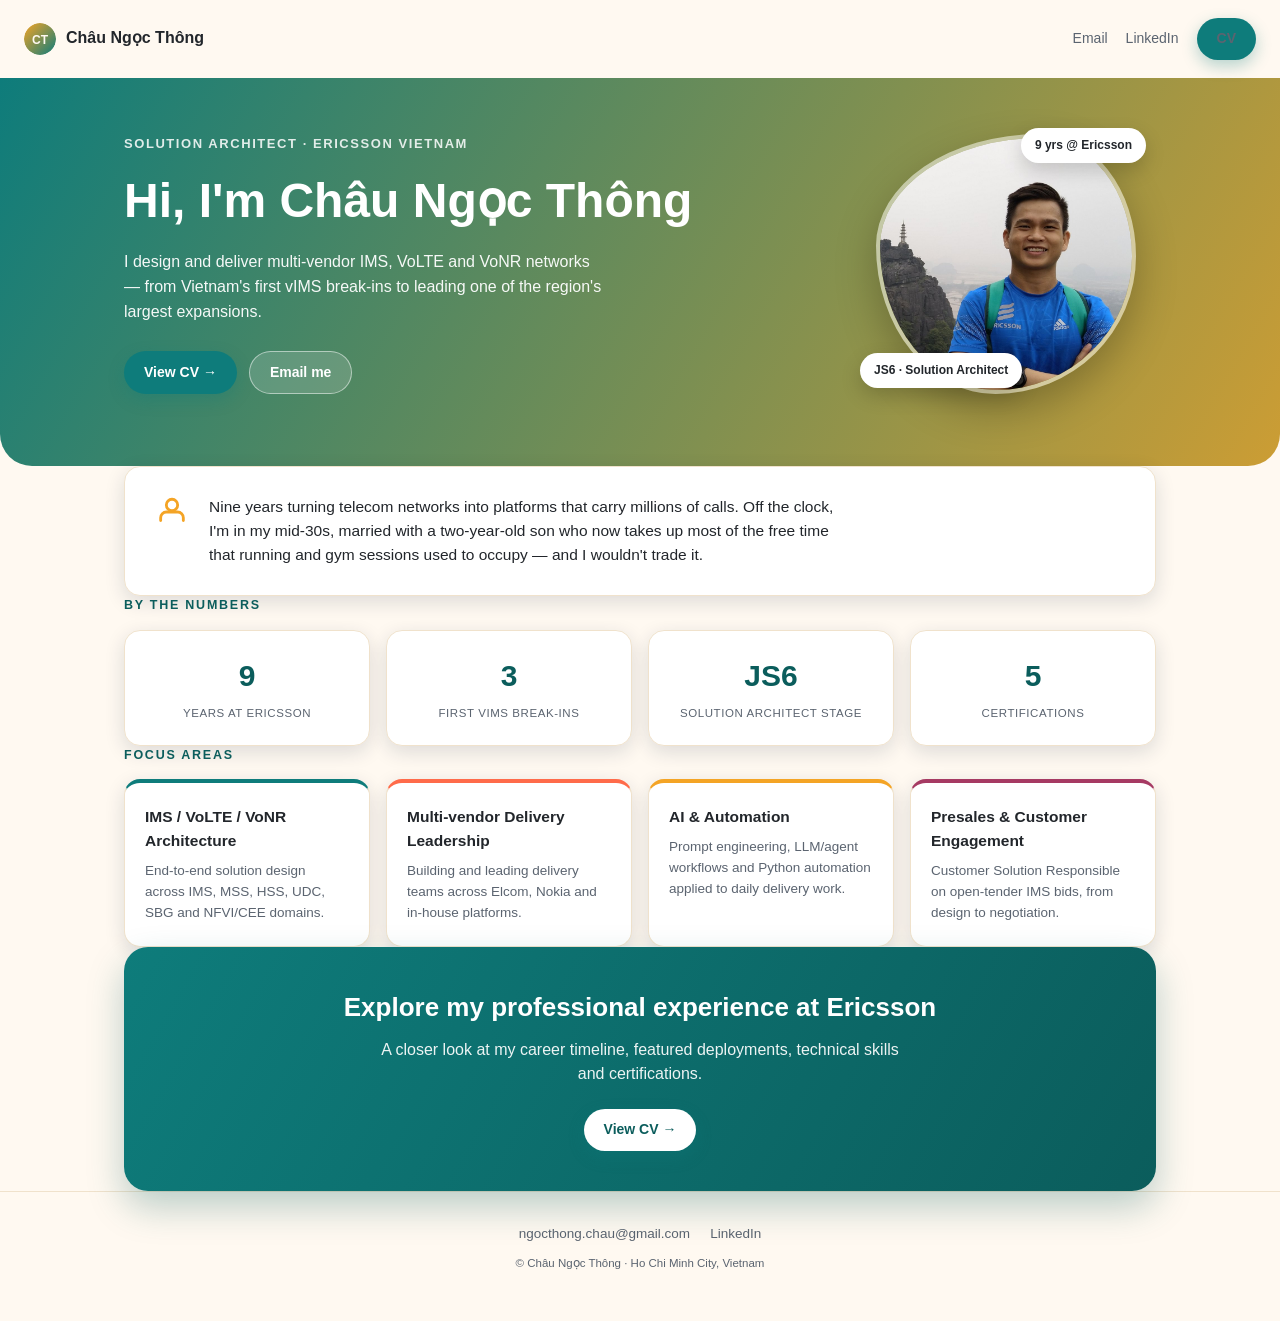
==== index.html @ 195a64be "Initial commit" ====
<!DOCTYPE html>
<html lang="en">
<head>
<meta charset="UTF-8">
<meta name="viewport" content="width=device-width, initial-scale=1.0">
<title>Ch&#226;u Ng&#7885;c Th&#244;ng &mdash; Solution Architect, IMS / VoLTE / VoNR</title>
<meta name="description" content="Personal portfolio of Ch&#226;u Ng&#7885;c Th&#244;ng, Solution Architect at Ericsson Vietnam specializing in IMS, VoLTE and VoNR network delivery.">
<link rel="icon" href="assets/favicon.svg" type="image/svg+xml">
<link rel="stylesheet" href="css/style.css">
</head>
<body>

<nav class="nav">
  <a class="nav-brand" href="index.html">
    <img src="assets/favicon.svg" alt="">
    Ch&#226;u Ng&#7885;c Th&#244;ng
  </a>
  <div class="nav-links">
    <a href="mailto:ngocthong.chau@gmail.com" aria-label="Email">Email</a>
    <a href="https://www.linkedin.com/in/thong-chau-571890137" target="_blank" rel="noopener">LinkedIn</a>
    <a class="btn btn-primary" href="resume/internal.html">CV</a>
  </div>
</nav>

<header class="hero">
  <div class="container hero-grid">
    <div>
      <div class="hero-eyebrow">Solution Architect &middot; Ericsson Vietnam</div>
      <h1>Hi, I'm Ch&#226;u Ng&#7885;c Th&#244;ng</h1>
      <p class="lede">I design and deliver multi-vendor IMS, VoLTE and VoNR networks &mdash; from Vietnam's first vIMS break-ins to leading one of the region's largest expansions.</p>
      <div class="hero-ctas">
        <a class="btn btn-primary" href="resume/internal.html">View CV &rarr;</a>
        <a class="btn btn-ghost" href="mailto:ngocthong.chau@gmail.com" style="background:rgba(255,255,255,.15);color:#fff;border-color:rgba(255,255,255,.5);">Email me</a>
      </div>
    </div>
    <div class="hero-photo-wrap">
      <img class="hero-photo" src="assets/photo-hero.jpg" alt="Ch&#226;u Ng&#7885;c Th&#244;ng smiling outdoors">
      <span class="badge-float b1">9 yrs @ Ericsson</span>
      <span class="badge-float b2">JS6 &middot; Solution Architect</span>
    </div>
  </div>
</header>

<section class="container" data-animate>
  <div class="bio-card">
    <svg viewBox="0 0 24 24" fill="none" stroke="currentColor" stroke-width="2" stroke-linecap="round" stroke-linejoin="round"><path d="M4 18v-2a4 4 0 0 1 4-4h8a4 4 0 0 1 4 4v2"/><circle cx="12" cy="7" r="4"/></svg>
    <p>Nine years turning telecom networks into platforms that carry millions of calls. Off the clock, I'm in my mid-30s, married with a two-year-old son who now takes up most of the free time that running and gym sessions used to occupy &mdash; and I wouldn't trade it.</p>
  </div>
</section>

<section class="container" data-animate>
  <div class="section-eyebrow">By the Numbers</div>
  <div class="stats">
    <div class="stat-card"><div class="stat-num" data-count-to="9">9</div><div class="stat-cap">Years at Ericsson</div></div>
    <div class="stat-card"><div class="stat-num" data-count-to="3">3</div><div class="stat-cap">First vIMS Break-ins</div></div>
    <div class="stat-card"><div class="stat-num">JS6</div><div class="stat-cap">Solution Architect Stage</div></div>
    <div class="stat-card"><div class="stat-num" data-count-to="5">5</div><div class="stat-cap">Certifications</div></div>
  </div>
</section>

<section class="container" data-animate>
  <div class="section-eyebrow">Focus Areas</div>
  <div class="focus-grid">
    <div class="focus-card">
      <h3>IMS / VoLTE / VoNR Architecture</h3>
      <p>End-to-end solution design across IMS, MSS, HSS, UDC, SBG and NFVI/CEE domains.</p>
    </div>
    <div class="focus-card">
      <h3>Multi-vendor Delivery Leadership</h3>
      <p>Building and leading delivery teams across Elcom, Nokia and in-house platforms.</p>
    </div>
    <div class="focus-card">
      <h3>AI &amp; Automation</h3>
      <p>Prompt engineering, LLM/agent workflows and Python automation applied to daily delivery work.</p>
    </div>
    <div class="focus-card">
      <h3>Presales &amp; Customer Engagement</h3>
      <p>Customer Solution Responsible on open-tender IMS bids, from design to negotiation.</p>
    </div>
  </div>
</section>

<section class="container" data-animate>
  <div class="cv-banner">
    <h2>Explore my professional experience at Ericsson</h2>
    <p>A closer look at my career timeline, featured deployments, technical skills and certifications.</p>
    <a class="btn btn-primary" href="resume/internal.html">View CV &rarr;</a>
  </div>
</section>

<footer class="site-footer">
  <div class="foot-links">
    <a href="mailto:ngocthong.chau@gmail.com">ngocthong.chau@gmail.com</a>
    <a href="https://www.linkedin.com/in/thong-chau-571890137" target="_blank" rel="noopener">LinkedIn</a>
    <!-- TODO: add GitHub profile URL, see CLAUDE.md -->
  </div>
  <div class="foot-note">&copy; Ch&#226;u Ng&#7885;c Th&#244;ng &middot; Ho Chi Minh City, Vietnam</div>
</footer>

<script src="js/main.js" defer></script>
</body>
</html>
---- css/style.css ----
:root{
  --bg:#FFF9F1;
  --bg-card:#FFFFFF;
  --ink:#22262B;
  --muted:#5B6470;
  --teal:#0E7C7B;
  --teal-deep:#0B5D5C;
  --coral:#FF6B4A;
  --amber:#F4A425;
  --berry:#A63A63;
  --border:#F0E2CC;
  --shadow:rgba(15,37,64,.14);
  --radius:16px;
  --font:'Segoe UI',-apple-system,BlinkMacSystemFont,Helvetica,Arial,sans-serif;
}
@media (prefers-color-scheme: dark){
  :root{
    --bg:#1B1712;
    --bg-card:#25201A;
    --ink:#F3ECE0;
    --muted:#B9AC98;
    --border:#3A3226;
    --shadow:rgba(0,0,0,.4);
  }
}
*{box-sizing:border-box;}
html,body{margin:0;}
body{
  background:var(--bg);
  color:var(--ink);
  font-family:var(--font);
  line-height:1.55;
  -webkit-font-smoothing:antialiased;
}
a{color:inherit;}
.container{max-width:1080px;margin:0 auto;padding:0 24px;}
img{max-width:100%;display:block;}

/* ================= NAV ================= */
.nav{
  position:sticky;top:0;z-index:30;
  display:flex;align-items:center;justify-content:space-between;
  padding:18px 24px;
  transition:padding .2s ease, box-shadow .2s ease, background .2s ease;
}
.nav--scrolled{
  padding:10px 24px;
  background:var(--bg);
  box-shadow:0 2px 14px var(--shadow);
}
.nav-brand{display:flex;align-items:center;gap:10px;text-decoration:none;font-weight:700;color:var(--ink);}
.nav-brand img{width:32px;height:32px;border-radius:50%;}
.nav-links{display:flex;align-items:center;gap:18px;}
.nav-links a{text-decoration:none;font-size:14px;color:var(--muted);}
.nav-links a:hover{color:var(--teal);}
.btn{
  display:inline-flex;align-items:center;gap:8px;
  padding:10px 20px;border-radius:999px;font-weight:600;font-size:14px;
  text-decoration:none;transition:transform .15s ease, box-shadow .15s ease;
}
.btn-primary{background:var(--teal);color:#fff;box-shadow:0 6px 16px rgba(14,124,123,.3);}
.btn-primary:hover{transform:translateY(-2px);box-shadow:0 10px 22px rgba(14,124,123,.38);}
.btn-ghost{border:1.5px solid var(--border);color:var(--ink);}
.btn-ghost:hover{border-color:var(--teal);color:var(--teal);}

/* ================= HERO ================= */
.hero{
  background:linear-gradient(120deg,var(--teal) 0%,var(--amber) 55%,var(--coral) 100%);
  background-size:220% 220%;
  animation:gradientShift 14s ease infinite;
  border-radius:0 0 32px 32px;
  padding:56px 0 72px;
  color:#fff;
}
@keyframes gradientShift{0%{background-position:0% 50%}50%{background-position:100% 50%}100%{background-position:0% 50%}}
@media (prefers-reduced-motion: reduce){.hero{animation:none;}}
.hero-grid{
  display:grid;grid-template-columns:1fr 300px;gap:40px;align-items:center;
}
.hero-eyebrow{font-size:13px;letter-spacing:.12em;text-transform:uppercase;opacity:.85;margin-bottom:10px;font-weight:600;}
.hero h1{font-size:clamp(32px,5vw,48px);margin:0 0 12px;text-wrap:balance;}
.hero p.lede{font-size:16px;max-width:480px;opacity:.95;margin:0 0 26px;}
.hero-ctas{display:flex;flex-wrap:wrap;gap:12px;}
.hero-photo-wrap{position:relative;justify-self:center;}
.hero-photo{
  width:260px;height:260px;object-fit:cover;
  border-radius:63% 37% 54% 46% / 43% 47% 53% 57%;
  box-shadow:0 16px 40px rgba(0,0,0,.25);
  border:4px solid rgba(255,255,255,.5);
  animation:popIn .7s ease both;
}
@keyframes popIn{from{opacity:0;transform:scale(.9);}to{opacity:1;transform:scale(1);}}
.badge-float{
  position:absolute;background:#fff;color:var(--ink);
  font-size:12px;font-weight:700;padding:8px 14px;border-radius:999px;
  box-shadow:0 8px 20px rgba(0,0,0,.18);
  animation:fadeUp .6s ease both .3s;
}
@keyframes fadeUp{from{opacity:0;transform:translateY(12px);}to{opacity:1;transform:translateY(0);}}
.badge-float.b1{top:-6px;right:-10px;}
.badge-float.b2{bottom:6px;left:-16px;}

@media (max-width:760px){
  .hero-grid{grid-template-columns:1fr;text-align:center;}
  .hero p.lede{margin-left:auto;margin-right:auto;}
  .hero-ctas{justify-content:center;}
  .hero-photo-wrap{margin-top:12px;}
}

/* ================= SECTION SHELL ================= */
section{padding:56px 0;}
.section-eyebrow{
  font-size:12.5px;letter-spacing:.14em;text-transform:uppercase;color:var(--teal-deep);
  font-weight:700;margin:0 0 14px;
}

/* reveal-on-scroll */
[data-animate]{opacity:0;transform:translateY(18px);transition:opacity .6s ease, transform .6s ease;}
[data-animate].is-visible{opacity:1;transform:translateY(0);}
@media (prefers-reduced-motion: reduce){
  [data-animate]{opacity:1;transform:none;transition:none;}
}

/* ================= BIO ================= */
.bio-card{
  background:var(--bg-card);border:1px solid var(--border);border-radius:var(--radius);
  padding:28px 30px;box-shadow:0 6px 20px var(--shadow);
  display:flex;gap:20px;align-items:flex-start;
}
.bio-card svg{flex:0 0 auto;width:34px;height:34px;color:var(--amber);}
.bio-card p{margin:0;font-size:15.5px;color:var(--ink);max-width:640px;}

/* ================= STATS ================= */
.stats{display:grid;grid-template-columns:repeat(4,1fr);gap:16px;}
.stat-card{
  background:var(--bg-card);border:1px solid var(--border);border-radius:var(--radius);
  padding:22px 18px;text-align:center;box-shadow:0 6px 20px var(--shadow);
}
.stat-num{font-size:30px;font-weight:800;color:var(--teal-deep);font-variant-numeric:tabular-nums;}
.stat-cap{font-size:11.5px;letter-spacing:.05em;text-transform:uppercase;color:var(--muted);margin-top:6px;}

@media (max-width:760px){.stats{grid-template-columns:repeat(2,1fr);}}
@media (max-width:480px){.stats{grid-template-columns:1fr;}}

/* ================= FOCUS AREAS ================= */
.focus-grid{display:grid;grid-template-columns:repeat(4,1fr);gap:16px;}
.focus-card{
  background:var(--bg-card);border:1px solid var(--border);border-top:4px solid var(--teal);
  border-radius:var(--radius);padding:22px 20px;box-shadow:0 6px 20px var(--shadow);
  transition:transform .15s ease, box-shadow .15s ease;
}
.focus-card:hover{transform:translateY(-4px);box-shadow:0 12px 28px var(--shadow);}
.focus-card:nth-child(2){border-top-color:var(--coral);}
.focus-card:nth-child(3){border-top-color:var(--amber);}
.focus-card:nth-child(4){border-top-color:var(--berry);}
.focus-card h3{font-size:15.5px;margin:0 0 8px;}
.focus-card p{font-size:13.5px;color:var(--muted);margin:0;}

@media (max-width:760px){.focus-grid{grid-template-columns:1fr 1fr;}}
@media (max-width:480px){.focus-grid{grid-template-columns:1fr;}}

/* ================= CV CALLOUT ================= */
.cv-banner{
  background:linear-gradient(120deg,var(--teal),var(--teal-deep));
  border-radius:24px;padding:40px 36px;color:#fff;text-align:center;
  box-shadow:0 16px 36px rgba(11,93,92,.28);
}
.cv-banner h2{margin:0 0 10px;font-size:26px;}
.cv-banner p{margin:0 0 22px;opacity:.92;max-width:520px;margin-left:auto;margin-right:auto;}
.cv-banner .btn-primary{background:#fff;color:var(--teal-deep);}
.cv-banner .btn-primary:hover{box-shadow:0 10px 24px rgba(0,0,0,.2);}

/* ================= FOOTER ================= */
footer.site-footer{
  padding:32px 0 48px;text-align:center;border-top:1px solid var(--border);
}
footer.site-footer .foot-links{display:flex;justify-content:center;gap:20px;margin-bottom:10px;}
footer.site-footer a{text-decoration:none;color:var(--muted);font-size:13.5px;}
footer.site-footer a:hover{color:var(--teal);}
footer.site-footer .foot-note{font-size:11.5px;color:var(--muted);}
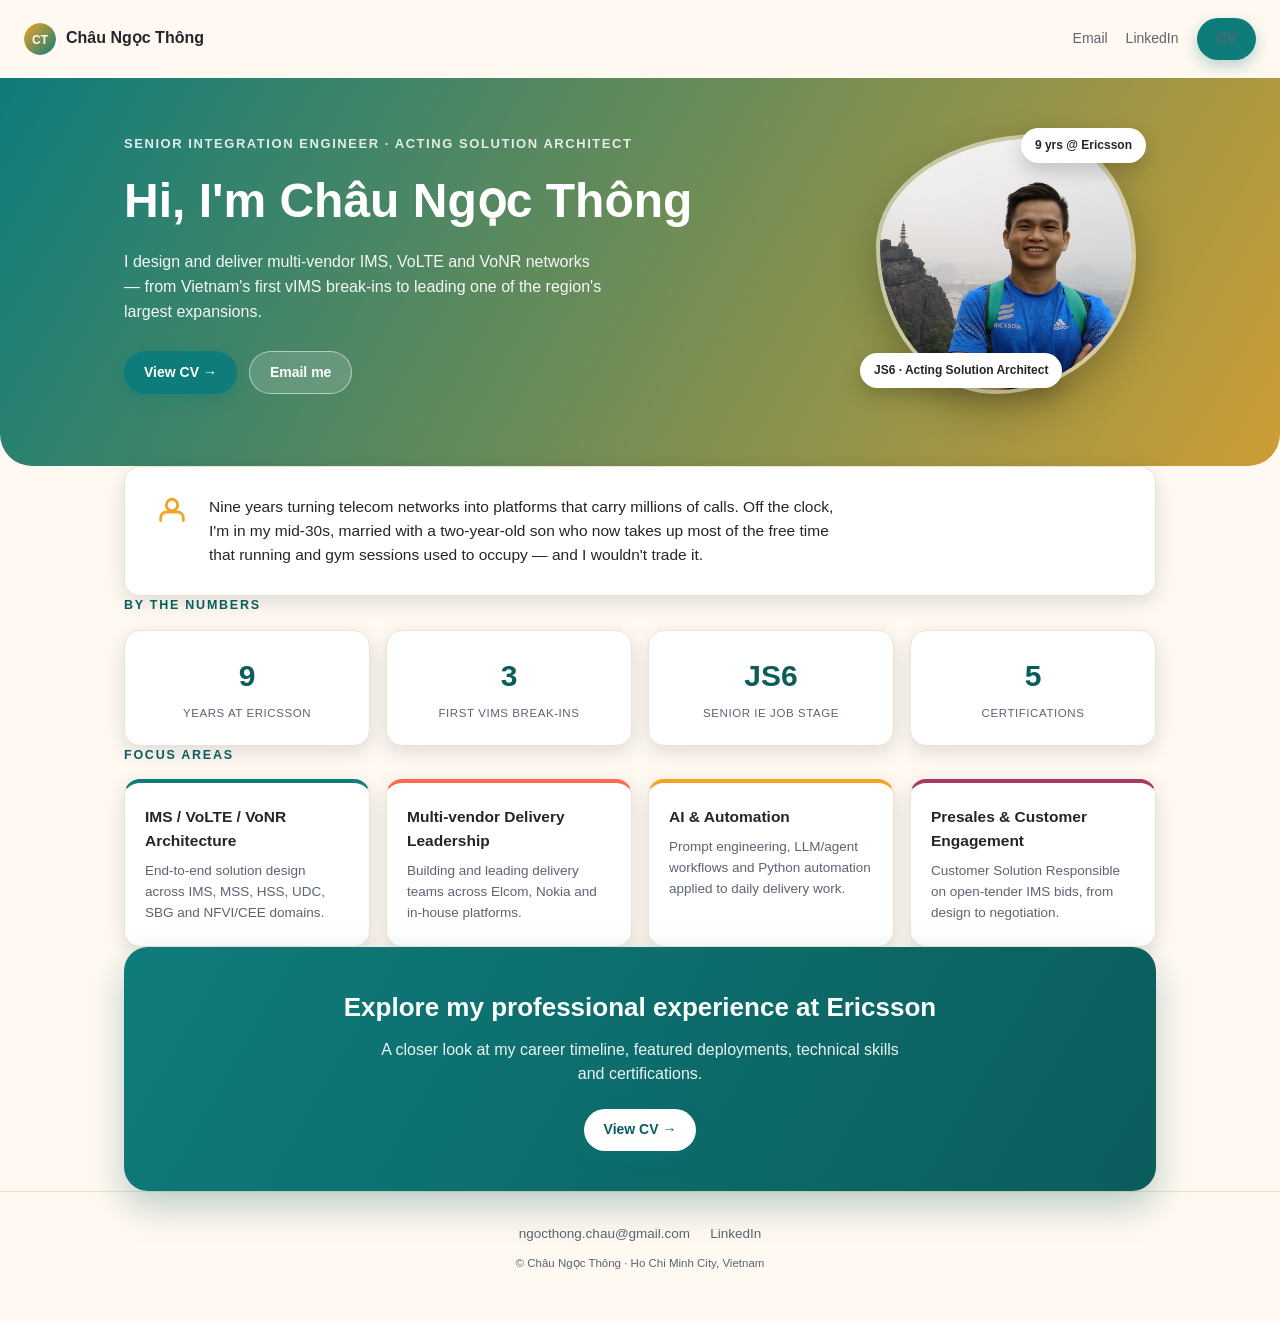
==== commit 2a92a90d: "update title" ====
--- a/index.html
+++ b/index.html
@@ -3,8 +3,8 @@
 <head>
 <meta charset="UTF-8">
 <meta name="viewport" content="width=device-width, initial-scale=1.0">
-<title>Ch&#226;u Ng&#7885;c Th&#244;ng &mdash; Solution Architect, IMS / VoLTE / VoNR</title>
-<meta name="description" content="Personal portfolio of Ch&#226;u Ng&#7885;c Th&#244;ng, Solution Architect at Ericsson Vietnam specializing in IMS, VoLTE and VoNR network delivery.">
+<title>Ch&#226;u Ng&#7885;c Th&#244;ng &mdash; Senior Integration Engineer, Acting Solution Architect</title>
+<meta name="description" content="Personal portfolio of Ch&#226;u Ng&#7885;c Th&#244;ng, Senior Integration Engineer (JS6) and acting Solution Architect at Ericsson Vietnam specializing in IMS, VoLTE and VoNR network delivery.">
 <link rel="icon" href="assets/favicon.svg" type="image/svg+xml">
 <link rel="stylesheet" href="css/style.css">
 </head>
@@ -25,7 +25,7 @@
 <header class="hero">
   <div class="container hero-grid">
     <div>
-      <div class="hero-eyebrow">Solution Architect &middot; Ericsson Vietnam</div>
+      <div class="hero-eyebrow">Senior Integration Engineer &middot; Acting Solution Architect</div>
       <h1>Hi, I'm Ch&#226;u Ng&#7885;c Th&#244;ng</h1>
       <p class="lede">I design and deliver multi-vendor IMS, VoLTE and VoNR networks &mdash; from Vietnam's first vIMS break-ins to leading one of the region's largest expansions.</p>
       <div class="hero-ctas">
@@ -36,7 +36,7 @@
     <div class="hero-photo-wrap">
       <img class="hero-photo" src="assets/photo-hero.jpg" alt="Ch&#226;u Ng&#7885;c Th&#244;ng smiling outdoors">
       <span class="badge-float b1">9 yrs @ Ericsson</span>
-      <span class="badge-float b2">JS6 &middot; Solution Architect</span>
+      <span class="badge-float b2">JS6 &middot; Acting Solution Architect</span>
     </div>
   </div>
 </header>
@@ -53,7 +53,7 @@
   <div class="stats">
     <div class="stat-card"><div class="stat-num" data-count-to="9">9</div><div class="stat-cap">Years at Ericsson</div></div>
     <div class="stat-card"><div class="stat-num" data-count-to="3">3</div><div class="stat-cap">First vIMS Break-ins</div></div>
-    <div class="stat-card"><div class="stat-num">JS6</div><div class="stat-cap">Solution Architect Stage</div></div>
+    <div class="stat-card"><div class="stat-num">JS6</div><div class="stat-cap">Senior IE Job Stage</div></div>
     <div class="stat-card"><div class="stat-num" data-count-to="5">5</div><div class="stat-cap">Certifications</div></div>
   </div>
 </section>
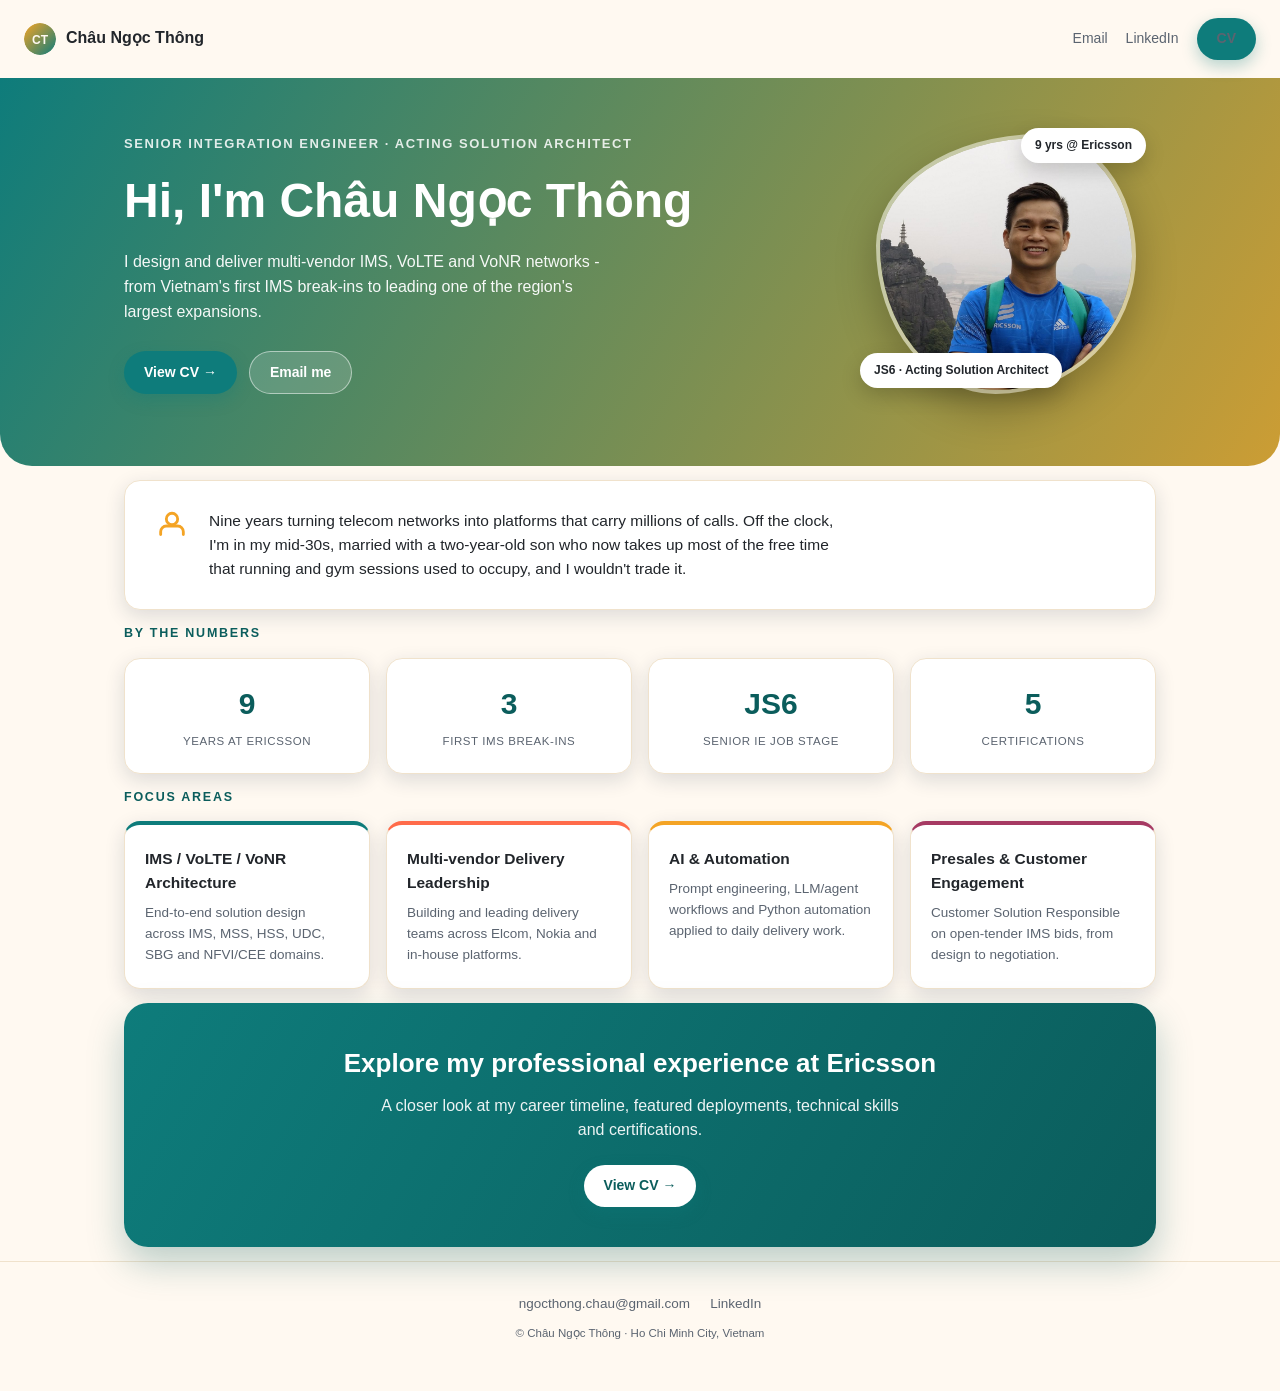
==== commit a45ad03d: "update contents" ====
--- a/index.html
+++ b/index.html
@@ -3,7 +3,7 @@
 <head>
 <meta charset="UTF-8">
 <meta name="viewport" content="width=device-width, initial-scale=1.0">
-<title>Ch&#226;u Ng&#7885;c Th&#244;ng &mdash; Senior Integration Engineer, Acting Solution Architect</title>
+<title>Ch&#226;u Ng&#7885;c Th&#244;ng - Senior Integration Engineer, Acting Solution Architect</title>
 <meta name="description" content="Personal portfolio of Ch&#226;u Ng&#7885;c Th&#244;ng, Senior Integration Engineer (JS6) and acting Solution Architect at Ericsson Vietnam specializing in IMS, VoLTE and VoNR network delivery.">
 <link rel="icon" href="assets/favicon.svg" type="image/svg+xml">
 <link rel="stylesheet" href="css/style.css">
@@ -27,7 +27,7 @@
     <div>
       <div class="hero-eyebrow">Senior Integration Engineer &middot; Acting Solution Architect</div>
       <h1>Hi, I'm Ch&#226;u Ng&#7885;c Th&#244;ng</h1>
-      <p class="lede">I design and deliver multi-vendor IMS, VoLTE and VoNR networks &mdash; from Vietnam's first vIMS break-ins to leading one of the region's largest expansions.</p>
+      <p class="lede">I design and deliver multi-vendor <span class="acr" data-tip="IP Multimedia Subsystem" tabindex="0">IMS</span>, <span class="acr" data-tip="Voice over LTE" tabindex="0">VoLTE</span> and <span class="acr" data-tip="Voice over New Radio (5G voice)" tabindex="0">VoNR</span> networks - from Vietnam's first IMS break-ins to leading one of the region's largest expansions.</p>
       <div class="hero-ctas">
         <a class="btn btn-primary" href="resume/internal.html">View CV &rarr;</a>
         <a class="btn btn-ghost" href="mailto:ngocthong.chau@gmail.com" style="background:rgba(255,255,255,.15);color:#fff;border-color:rgba(255,255,255,.5);">Email me</a>
@@ -44,7 +44,7 @@
 <section class="container" data-animate>
   <div class="bio-card">
     <svg viewBox="0 0 24 24" fill="none" stroke="currentColor" stroke-width="2" stroke-linecap="round" stroke-linejoin="round"><path d="M4 18v-2a4 4 0 0 1 4-4h8a4 4 0 0 1 4 4v2"/><circle cx="12" cy="7" r="4"/></svg>
-    <p>Nine years turning telecom networks into platforms that carry millions of calls. Off the clock, I'm in my mid-30s, married with a two-year-old son who now takes up most of the free time that running and gym sessions used to occupy &mdash; and I wouldn't trade it.</p>
+    <p>Nine years turning telecom networks into platforms that carry millions of calls. Off the clock, I'm in my mid-30s, married with a two-year-old son who now takes up most of the free time that running and gym sessions used to occupy, and I wouldn't trade it.</p>
   </div>
 </section>
 
@@ -52,8 +52,8 @@
   <div class="section-eyebrow">By the Numbers</div>
   <div class="stats">
     <div class="stat-card"><div class="stat-num" data-count-to="9">9</div><div class="stat-cap">Years at Ericsson</div></div>
-    <div class="stat-card"><div class="stat-num" data-count-to="3">3</div><div class="stat-cap">First vIMS Break-ins</div></div>
-    <div class="stat-card"><div class="stat-num">JS6</div><div class="stat-cap">Senior IE Job Stage</div></div>
+    <div class="stat-card"><div class="stat-num" data-count-to="3">3</div><div class="stat-cap">First IMS Break-ins</div></div>
+    <div class="stat-card"><div class="stat-num">JS6</div><div class="stat-cap">Senior <span class="acr" data-tip="Integration Engineer" tabindex="0">IE</span> Job Stage</div></div>
     <div class="stat-card"><div class="stat-num" data-count-to="5">5</div><div class="stat-cap">Certifications</div></div>
   </div>
 </section>
@@ -63,7 +63,7 @@
   <div class="focus-grid">
     <div class="focus-card">
       <h3>IMS / VoLTE / VoNR Architecture</h3>
-      <p>End-to-end solution design across IMS, MSS, HSS, UDC, SBG and NFVI/CEE domains.</p>
+      <p>End-to-end solution design across IMS, <span class="acr" data-tip="Mobile Softswitch Solution" tabindex="0">MSS</span>, <span class="acr" data-tip="Home Subscriber Server" tabindex="0">HSS</span>, <span class="acr" data-tip="User Data Consolidation" tabindex="0">UDC</span>, <span class="acr" data-tip="Session Border Gateway" tabindex="0">SBG</span> and <span class="acr" data-tip="Network Functions Virtualization Infrastructure / Cloud Execution Environment" tabindex="0">NFVI/CEE</span> domains.</p>
     </div>
     <div class="focus-card">
       <h3>Multi-vendor Delivery Leadership</h3>
@@ -71,7 +71,7 @@
     </div>
     <div class="focus-card">
       <h3>AI &amp; Automation</h3>
-      <p>Prompt engineering, LLM/agent workflows and Python automation applied to daily delivery work.</p>
+      <p>Prompt engineering, <span class="acr" data-tip="Large Language Model" tabindex="0">LLM</span>/agent workflows and Python automation applied to daily delivery work.</p>
     </div>
     <div class="focus-card">
       <h3>Presales &amp; Customer Engagement</h3>
--- a/css/style.css
+++ b/css/style.css
@@ -111,7 +111,7 @@
 section{padding:56px 0;}
 .section-eyebrow{
   font-size:12.5px;letter-spacing:.14em;text-transform:uppercase;color:var(--teal-deep);
-  font-weight:700;margin:0 0 14px;
+  font-weight:700;margin:14px 0 14px;
 }
 
 /* reveal-on-scroll */
@@ -124,7 +124,7 @@
 /* ================= BIO ================= */
 .bio-card{
   background:var(--bg-card);border:1px solid var(--border);border-radius:var(--radius);
-  padding:28px 30px;box-shadow:0 6px 20px var(--shadow);
+  padding:28px 30px;box-shadow:0 6px 20px var(--shadow);margin:14px 0 14px;
   display:flex;gap:20px;align-items:flex-start;
 }
 .bio-card svg{flex:0 0 auto;width:34px;height:34px;color:var(--amber);}
@@ -162,7 +162,7 @@
 /* ================= CV CALLOUT ================= */
 .cv-banner{
   background:linear-gradient(120deg,var(--teal),var(--teal-deep));
-  border-radius:24px;padding:40px 36px;color:#fff;text-align:center;
+  border-radius:24px;padding:40px 36px;color:#fff;text-align:center;margin:14px 0 14px;
   box-shadow:0 16px 36px rgba(11,93,92,.28);
 }
 .cv-banner h2{margin:0 0 10px;font-size:26px;}
@@ -178,3 +178,23 @@
 footer.site-footer a{text-decoration:none;color:var(--muted);font-size:13.5px;}
 footer.site-footer a:hover{color:var(--teal);}
 footer.site-footer .foot-note{font-size:11.5px;color:var(--muted);}
+
+/* ================= TOOLTIP (acronym glossary) ================= */
+[data-tip]{position:relative;}
+[data-tip]::after{
+  content:attr(data-tip);
+  position:absolute;left:50%;bottom:calc(100% + 9px);transform:translateX(-50%) translateY(4px);
+  background:var(--ink);color:var(--bg-card);
+  font-family:var(--font);font-size:13.5px;font-weight:500;line-height:1.4;
+  padding:9px 12px;border-radius:9px;width:max-content;max-width:230px;text-align:left;
+  box-shadow:0 8px 20px rgba(0,0,0,.28);
+  opacity:0;pointer-events:none;transition:opacity .15s ease, transform .15s ease;z-index:20;
+}
+[data-tip]::before{
+  content:"";position:absolute;left:50%;bottom:calc(100% + 4px);transform:translateX(-50%);
+  border:5px solid transparent;border-top-color:var(--ink);
+  opacity:0;transition:opacity .15s ease;pointer-events:none;z-index:20;
+}
+[data-tip]:hover::after,[data-tip]:focus-visible::after,
+[data-tip]:hover::before,[data-tip]:focus-visible::before{opacity:1;transform:translateX(-50%) translateY(0);}
+.acr{cursor:help;}
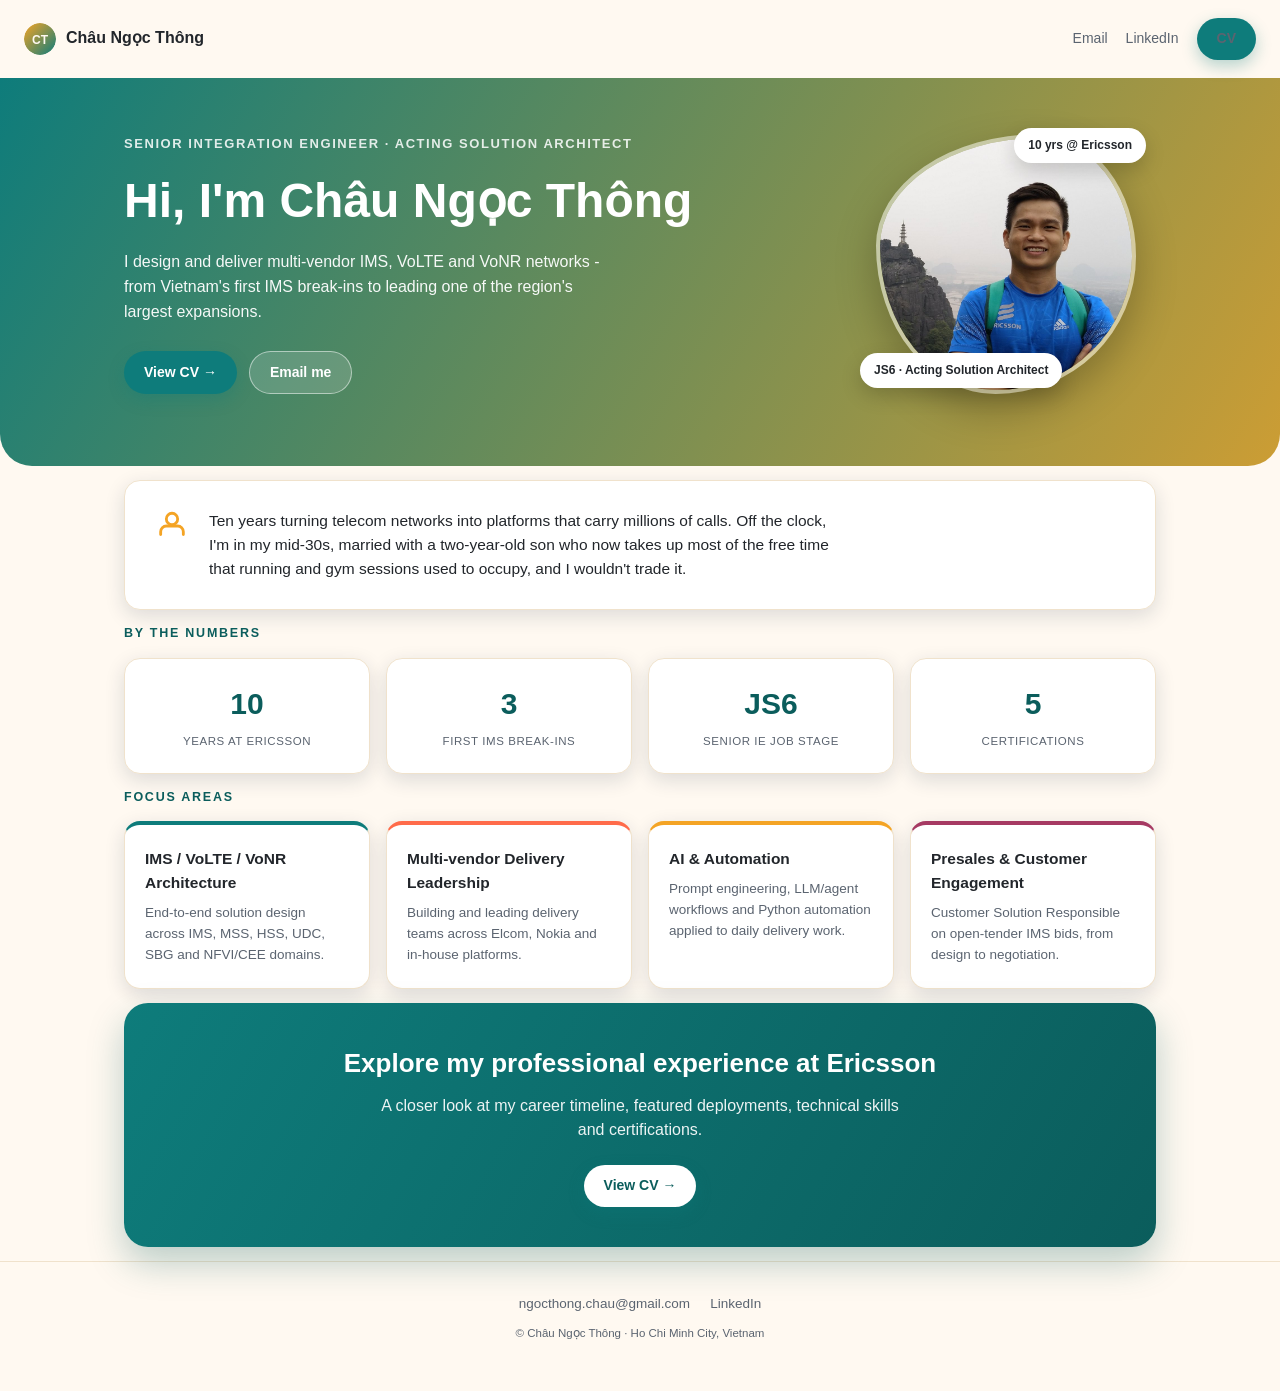
==== commit e6562308: "update contentss" ====
--- a/index.html
+++ b/index.html
@@ -35,7 +35,7 @@
     </div>
     <div class="hero-photo-wrap">
       <img class="hero-photo" src="assets/photo-hero.jpg" alt="Ch&#226;u Ng&#7885;c Th&#244;ng smiling outdoors">
-      <span class="badge-float b1">9 yrs @ Ericsson</span>
+      <span class="badge-float b1">10 yrs @ Ericsson</span>
       <span class="badge-float b2">JS6 &middot; Acting Solution Architect</span>
     </div>
   </div>
@@ -44,14 +44,14 @@
 <section class="container" data-animate>
   <div class="bio-card">
     <svg viewBox="0 0 24 24" fill="none" stroke="currentColor" stroke-width="2" stroke-linecap="round" stroke-linejoin="round"><path d="M4 18v-2a4 4 0 0 1 4-4h8a4 4 0 0 1 4 4v2"/><circle cx="12" cy="7" r="4"/></svg>
-    <p>Nine years turning telecom networks into platforms that carry millions of calls. Off the clock, I'm in my mid-30s, married with a two-year-old son who now takes up most of the free time that running and gym sessions used to occupy, and I wouldn't trade it.</p>
+    <p>Ten years turning telecom networks into platforms that carry millions of calls. Off the clock, I'm in my mid-30s, married with a two-year-old son who now takes up most of the free time that running and gym sessions used to occupy, and I wouldn't trade it.</p>
   </div>
 </section>
 
 <section class="container" data-animate>
   <div class="section-eyebrow">By the Numbers</div>
   <div class="stats">
-    <div class="stat-card"><div class="stat-num" data-count-to="9">9</div><div class="stat-cap">Years at Ericsson</div></div>
+    <div class="stat-card"><div class="stat-num" data-count-to="9">10</div><div class="stat-cap">Years at Ericsson</div></div>
     <div class="stat-card"><div class="stat-num" data-count-to="3">3</div><div class="stat-cap">First IMS Break-ins</div></div>
     <div class="stat-card"><div class="stat-num">JS6</div><div class="stat-cap">Senior <span class="acr" data-tip="Integration Engineer" tabindex="0">IE</span> Job Stage</div></div>
     <div class="stat-card"><div class="stat-num" data-count-to="5">5</div><div class="stat-cap">Certifications</div></div>
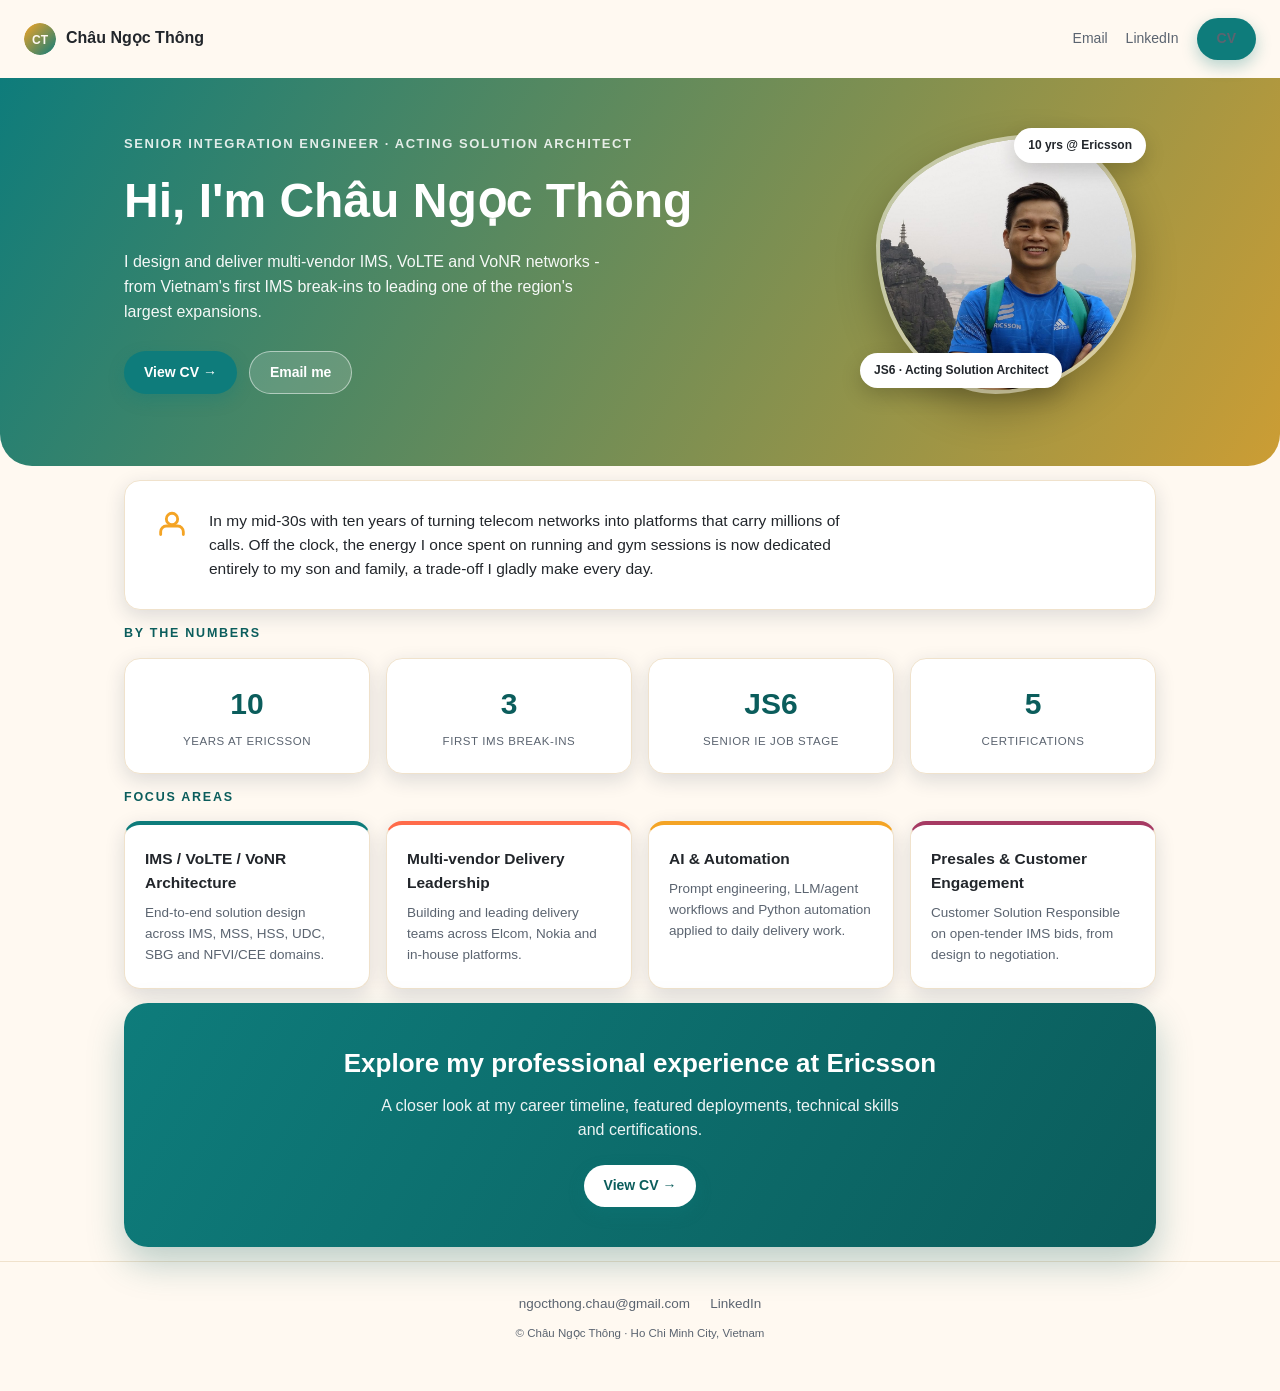
==== commit 74b2dc9a: "update description index" ====
--- a/index.html
+++ b/index.html
@@ -44,14 +44,14 @@
 <section class="container" data-animate>
   <div class="bio-card">
     <svg viewBox="0 0 24 24" fill="none" stroke="currentColor" stroke-width="2" stroke-linecap="round" stroke-linejoin="round"><path d="M4 18v-2a4 4 0 0 1 4-4h8a4 4 0 0 1 4 4v2"/><circle cx="12" cy="7" r="4"/></svg>
-    <p>Ten years turning telecom networks into platforms that carry millions of calls. Off the clock, I'm in my mid-30s, married with a two-year-old son who now takes up most of the free time that running and gym sessions used to occupy, and I wouldn't trade it.</p>
+    <p>In my mid-30s with ten years of turning telecom networks into platforms that carry millions of calls. Off the clock, the energy I once spent on running and gym sessions is now dedicated entirely to my son and family, a trade-off I gladly make every day.</p>
   </div>
 </section>
 
 <section class="container" data-animate>
   <div class="section-eyebrow">By the Numbers</div>
   <div class="stats">
-    <div class="stat-card"><div class="stat-num" data-count-to="9">10</div><div class="stat-cap">Years at Ericsson</div></div>
+    <div class="stat-card"><div class="stat-num" data-count-to="10">10</div><div class="stat-cap">Years at Ericsson</div></div>
     <div class="stat-card"><div class="stat-num" data-count-to="3">3</div><div class="stat-cap">First IMS Break-ins</div></div>
     <div class="stat-card"><div class="stat-num">JS6</div><div class="stat-cap">Senior <span class="acr" data-tip="Integration Engineer" tabindex="0">IE</span> Job Stage</div></div>
     <div class="stat-card"><div class="stat-num" data-count-to="5">5</div><div class="stat-cap">Certifications</div></div>
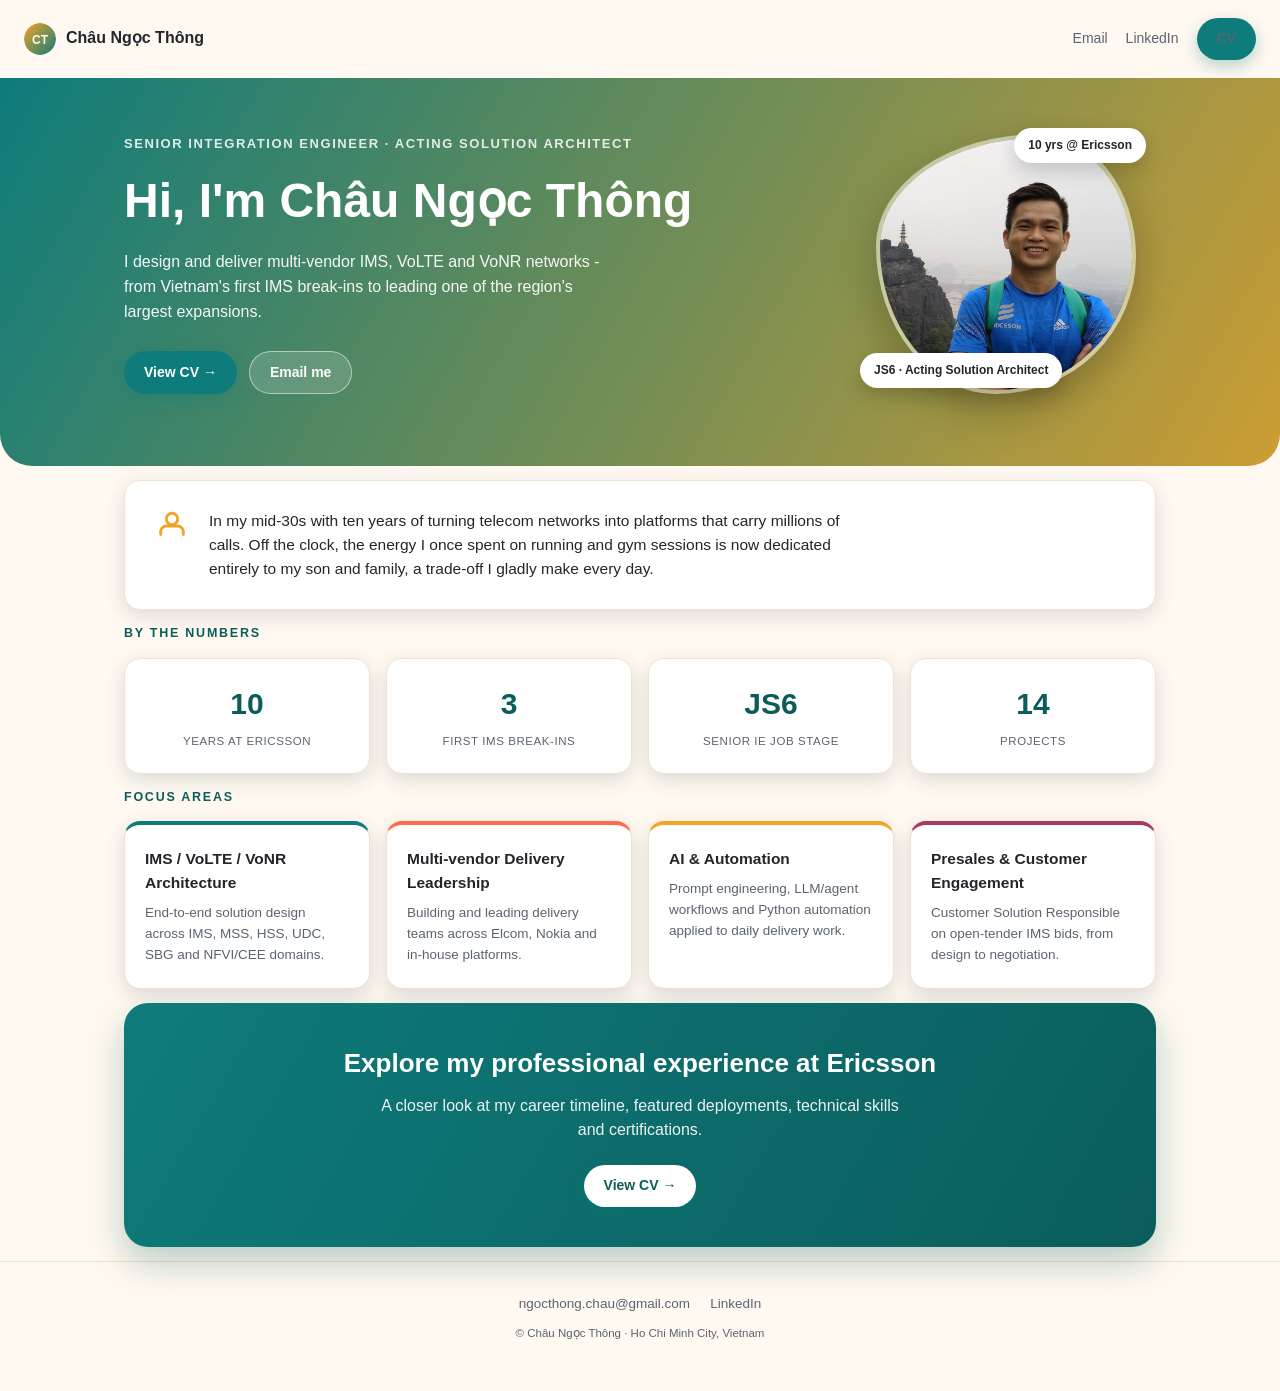
==== commit 93f73f68: "update detaislss" ====
--- a/index.html
+++ b/index.html
@@ -54,7 +54,7 @@
     <div class="stat-card"><div class="stat-num" data-count-to="10">10</div><div class="stat-cap">Years at Ericsson</div></div>
     <div class="stat-card"><div class="stat-num" data-count-to="3">3</div><div class="stat-cap">First IMS Break-ins</div></div>
     <div class="stat-card"><div class="stat-num">JS6</div><div class="stat-cap">Senior <span class="acr" data-tip="Integration Engineer" tabindex="0">IE</span> Job Stage</div></div>
-    <div class="stat-card"><div class="stat-num" data-count-to="5">5</div><div class="stat-cap">Certifications</div></div>
+    <div class="stat-card"><div class="stat-num" data-count-to="14">14</div><div class="stat-cap">Projects</div></div>
   </div>
 </section>
 
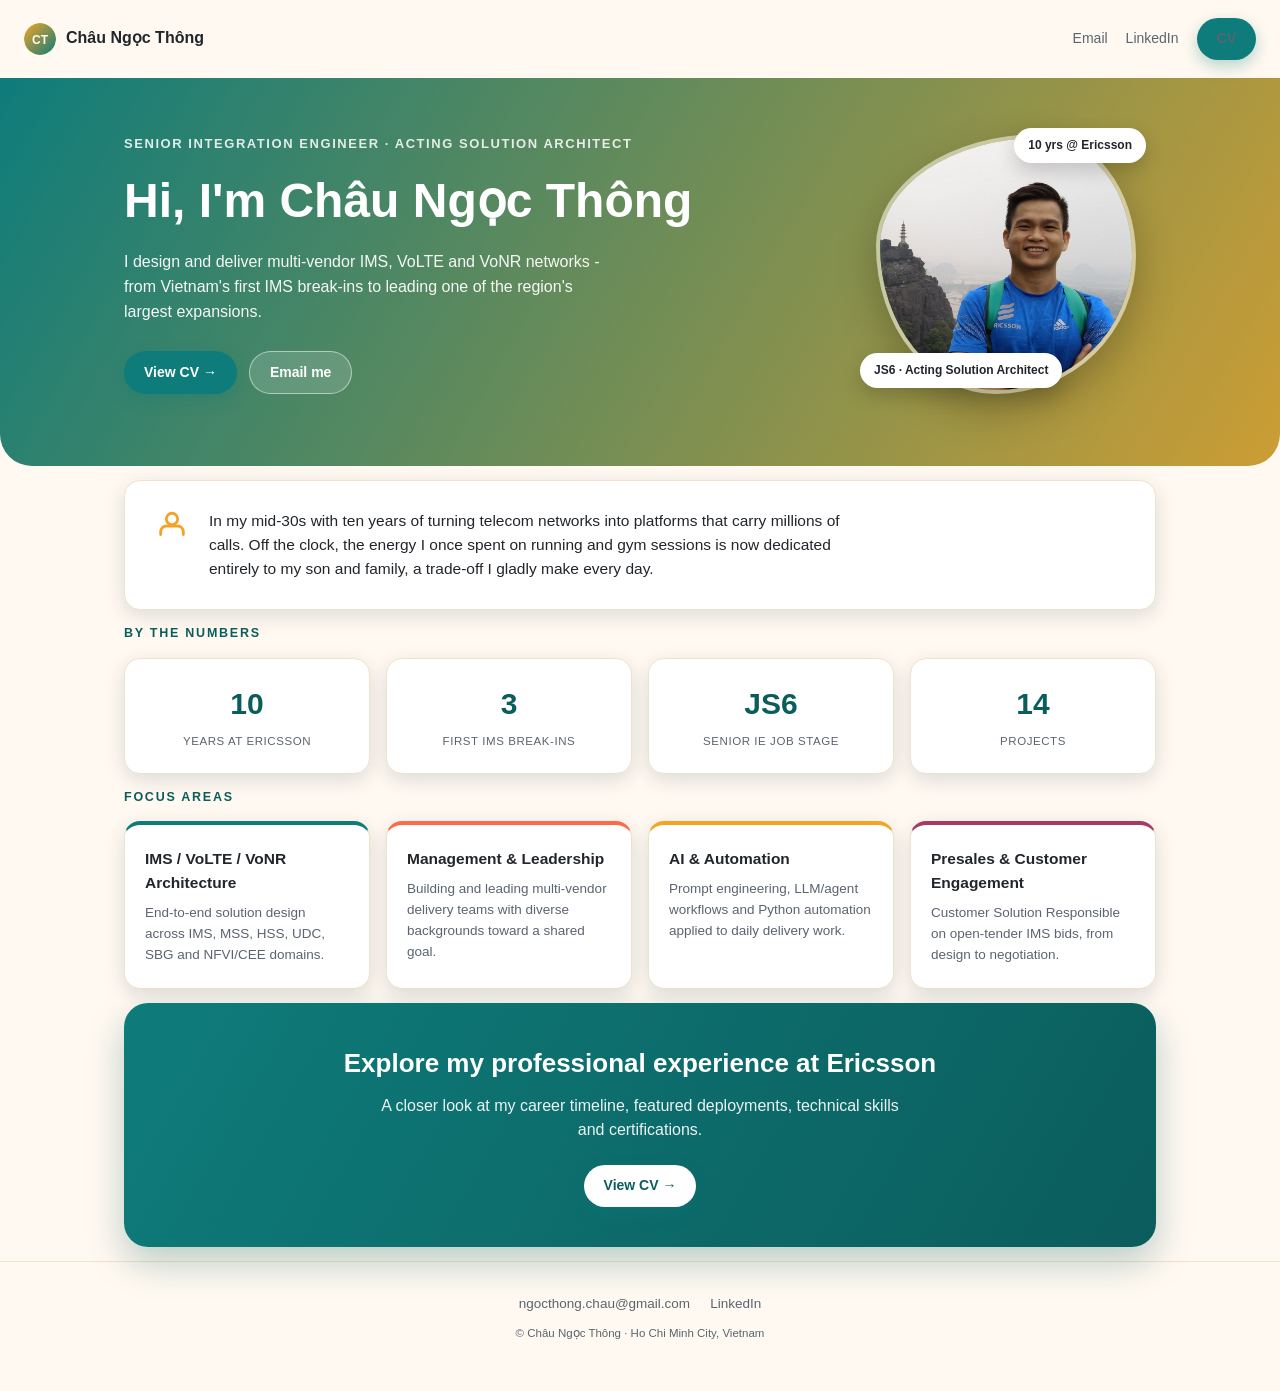
==== commit c06ab660: "update index" ====
--- a/index.html
+++ b/index.html
@@ -66,8 +66,8 @@
       <p>End-to-end solution design across IMS, <span class="acr" data-tip="Mobile Softswitch Solution" tabindex="0">MSS</span>, <span class="acr" data-tip="Home Subscriber Server" tabindex="0">HSS</span>, <span class="acr" data-tip="User Data Consolidation" tabindex="0">UDC</span>, <span class="acr" data-tip="Session Border Gateway" tabindex="0">SBG</span> and <span class="acr" data-tip="Network Functions Virtualization Infrastructure / Cloud Execution Environment" tabindex="0">NFVI/CEE</span> domains.</p>
     </div>
     <div class="focus-card">
-      <h3>Multi-vendor Delivery Leadership</h3>
-      <p>Building and leading delivery teams across Elcom, Nokia and in-house platforms.</p>
+      <h3>Management & Leadership</h3>
+      <p>Building and leading multi-vendor delivery teams with diverse backgrounds toward a shared goal.</p>
     </div>
     <div class="focus-card">
       <h3>AI &amp; Automation</h3>
